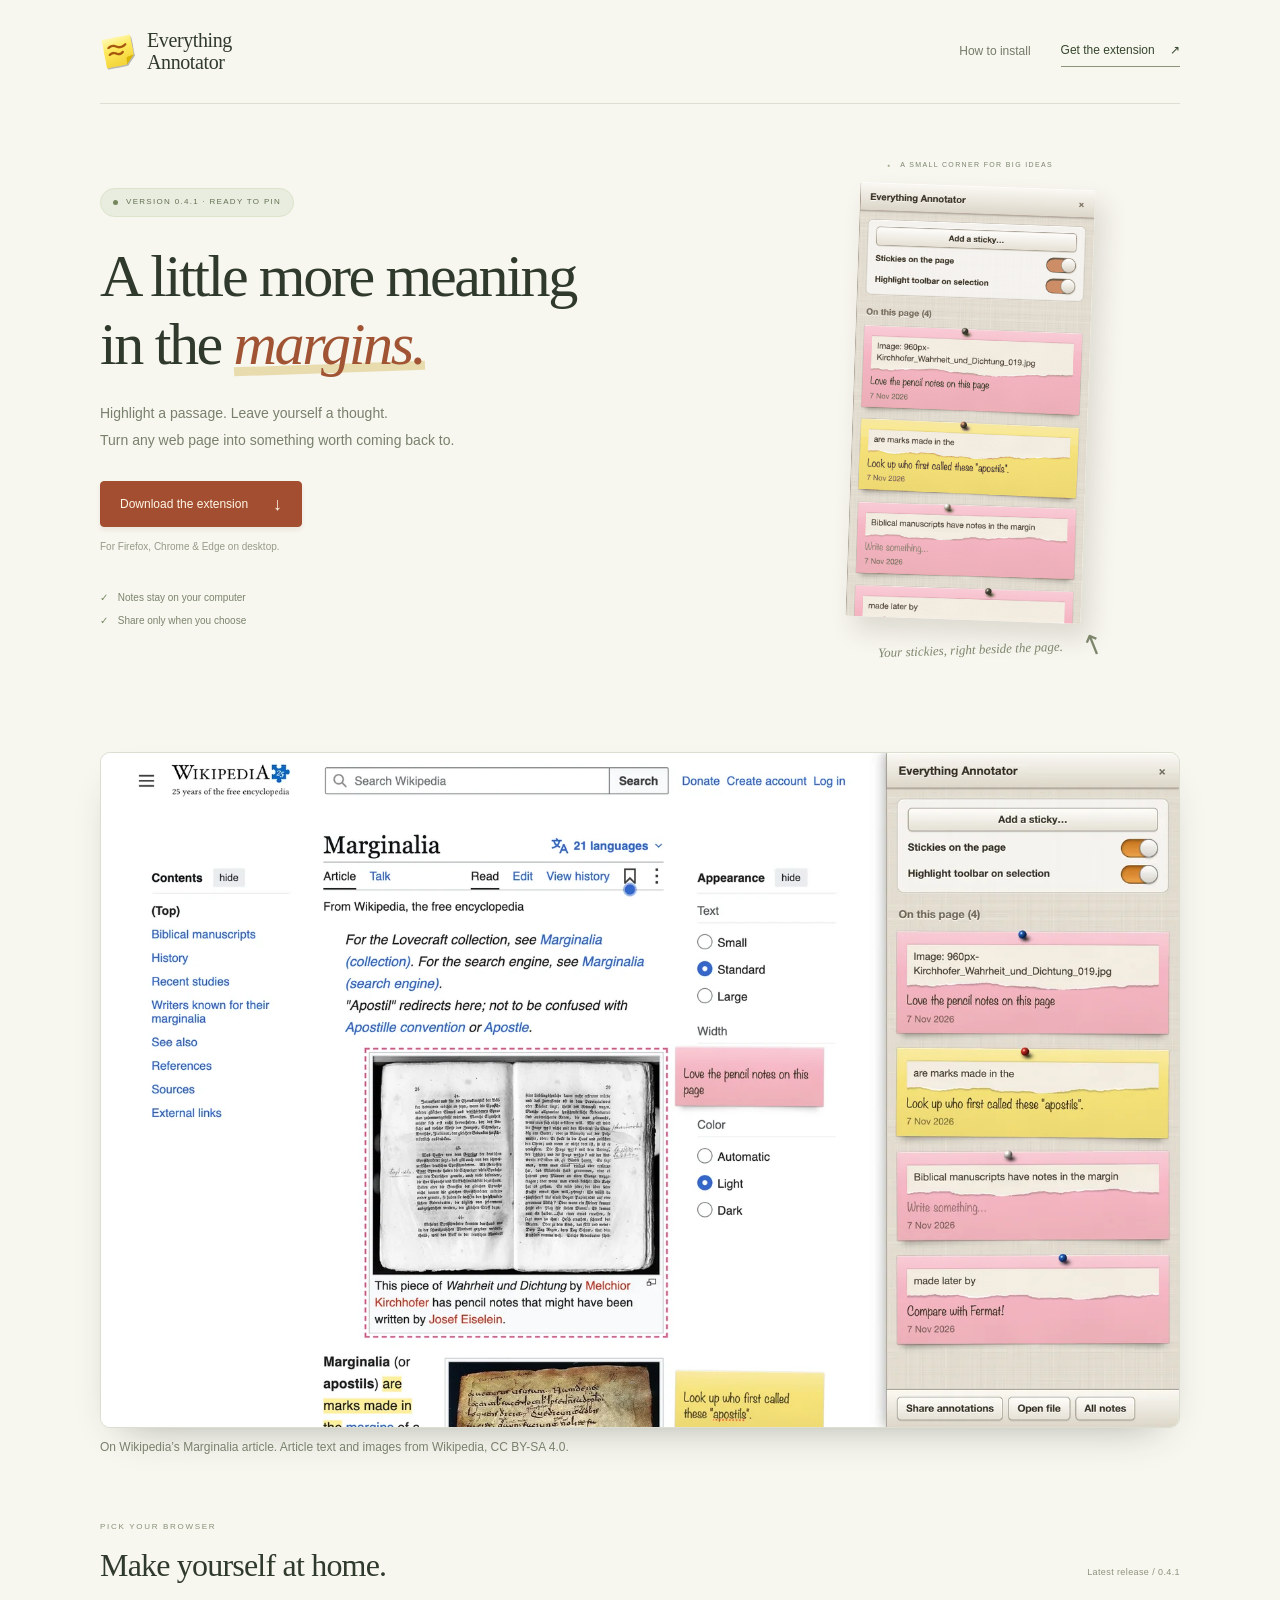
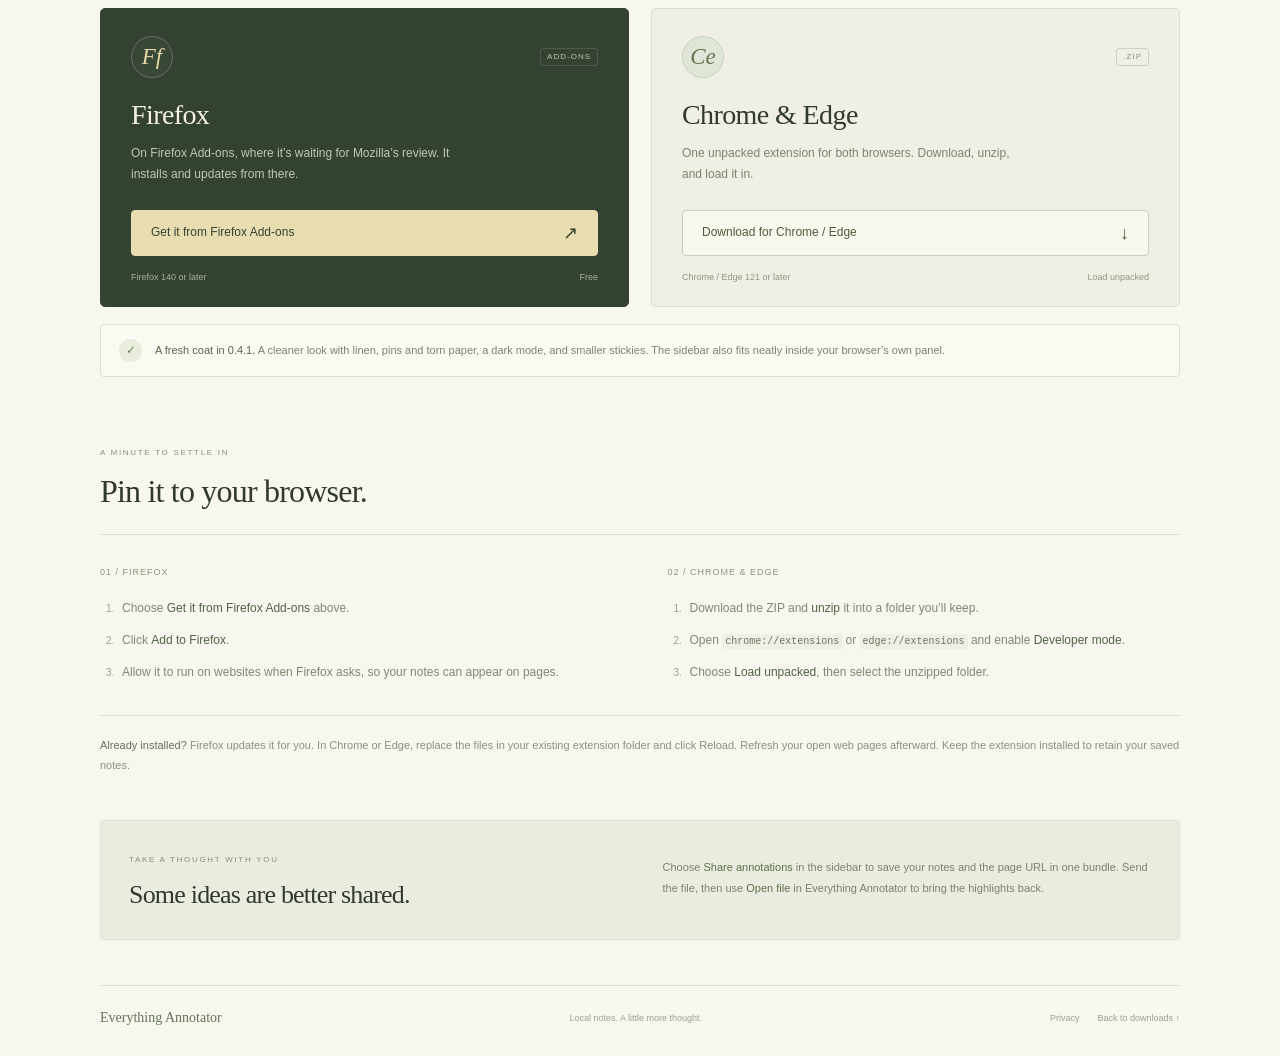
==== index.html @ 0d468240 "Everything Annotator website Co-Authored-By: Claude Opus 5.5 <noreply@anthropic.com>" ====
<!doctype html>
<html lang="en">
<head>
  <meta charset="utf-8">
  <meta name="viewport" content="width=device-width, initial-scale=1">
  <meta name="theme-color" content="#344232">
  <meta name="description" content="Download Everything Annotator. Highlight passages, add stickies to web pages, and share a bundle of annotations. Version 0.4.1 brings a new look and a dark mode.">
  <title>Everything Annotator · Downloads</title>
  <link rel="icon" href="assets/icon.png">
  <link rel="stylesheet" href="styles.css">
</head>
<body>
  <header class="site-header wrap">
    <a class="brand" href="#" aria-label="Everything Annotator home"><img src="assets/icon.png" width="36" height="36" alt=""><span>Everything<br><strong>Annotator</strong></span></a>
    <nav aria-label="Main navigation"><a href="#install">How to install</a><a class="nav-download" href="#downloads">Get the extension <span aria-hidden="true">↗</span></a></nav>
  </header>
  <main>
    <section class="hero wrap" aria-labelledby="hero-title">
      <div class="hero-copy">
        <span class="release-pill"><span aria-hidden="true"></span> VERSION 0.4.1 · READY TO PIN</span>
        <h1 id="hero-title">A little more meaning<br>in the <em>margins.</em></h1>
        <p class="intro">Highlight a passage. Leave yourself a thought.<br class="desktop"> Turn any web page into something worth coming back to.</p>
        <a class="button primary hero-button" href="#downloads">Download the extension <span aria-hidden="true">↓</span></a>
        <p class="compatibility">For Firefox, Chrome &amp; Edge on desktop.</p>
        <div class="hero-details"><span><i aria-hidden="true">✓</i> Notes stay on your computer</span><span><i aria-hidden="true">✓</i> Share only when you choose</span></div>
      </div>
      <figure class="preview">
        <div class="preview-label"><span aria-hidden="true">●</span> A SMALL CORNER FOR BIG IDEAS</div>
        <div class="preview-frame"><img src="assets/sidebar-preview.png" width="360" height="665" alt="The Everything Annotator sidebar on woven linen, with stickies pinned in place and torn clippings of the highlighted text."></div>
        <figcaption>Your stickies, right beside the page.<span aria-hidden="true">↖</span></figcaption>
      </figure>
    </section>
    <section class="real-page wrap" aria-label="Everything Annotator on a real page">
      <figure>
        <img src="assets/on-wikipedia.webp" width="1600" height="1000" loading="lazy" alt="Wikipedia's Marginalia article with highlighted phrases, a sticky on a photo of an annotated book, and the sidebar listing every note.">
        <figcaption>On Wikipedia’s <a href="https://en.wikipedia.org/wiki/Marginalia">Marginalia</a> article. Article text and images from Wikipedia, CC BY-SA 4.0.</figcaption>
      </figure>
    </section>
    <section class="downloads wrap" id="downloads" aria-labelledby="downloads-title">
      <div class="section-heading"><div><span class="eyebrow">PICK YOUR BROWSER</span><h2 id="downloads-title">Make yourself at home.</h2></div><span class="version-tag">Latest release / 0.4.1</span></div>
      <div class="download-grid">
        <article class="download-card firefox">
          <div class="card-top"><span class="browser-monogram" aria-hidden="true">Ff</span><span class="file-tag">ADD-ONS</span></div>
          <h3>Firefox</h3><p>On Firefox Add-ons, where it’s waiting for Mozilla’s review. It installs and updates from there.</p>
          <a class="button download-link" href="https://addons.mozilla.org/firefox/addon/everything-annotator/">Get it from Firefox Add-ons <span aria-hidden="true">↗</span></a>
          <div class="card-meta"><span>Firefox 140 or later</span><span>Free</span></div>
        </article>
        <article class="download-card chromium">
          <div class="card-top"><span class="browser-monogram" aria-hidden="true">Ce</span><span class="file-tag">.ZIP</span></div>
          <h3>Chrome &amp; Edge</h3><p>One unpacked extension for both browsers. Download, unzip, and load it in.</p>
          <a class="button download-link" href="downloads/everything-annotator-0.4.1-chrome-edge.zip" download>Download for Chrome / Edge <span aria-hidden="true">↓</span></a>
          <div class="card-meta"><span>Chrome / Edge 121 or later</span><span>Load unpacked</span></div>
        </article>
      </div>
      <div class="fix-note"><span class="fix-check" aria-hidden="true">✓</span><p><strong>A fresh coat in 0.4.1.</strong> A cleaner look with linen, pins and torn paper, a dark mode, and smaller stickies. The sidebar also fits neatly inside your browser’s own panel.</p></div>
    </section>
    <section class="installation wrap" id="install" aria-labelledby="install-title">
      <div class="section-heading"><div><span class="eyebrow">A MINUTE TO SETTLE IN</span><h2 id="install-title">Pin it to your browser.</h2></div></div>
      <div class="install-grid"><article><span class="step-label">01 / FIREFOX</span><ol><li>Choose <strong>Get it from Firefox Add-ons</strong> above.</li><li>Click <strong>Add to Firefox</strong>.</li><li>Allow it to run on websites when Firefox asks, so your notes can appear on pages.</li></ol></article><article><span class="step-label">02 / CHROME &amp; EDGE</span><ol><li>Download the ZIP and <strong>unzip</strong> it into a folder you’ll keep.</li><li>Open <code>chrome://extensions</code> or <code>edge://extensions</code> and enable <strong>Developer mode</strong>.</li><li>Choose <strong>Load unpacked</strong>, then select the unzipped folder.</li></ol></article></div>
      <p class="update-tip"><strong>Already installed?</strong> Firefox updates it for you. In Chrome or Edge, replace the files in your existing extension folder and click Reload. Refresh your open web pages afterward. Keep the extension installed to retain your saved notes.</p>
    </section>
    <section class="small-print wrap"><div><span class="eyebrow">TAKE A THOUGHT WITH YOU</span><h2>Some ideas are better shared.</h2></div><p>Choose <strong>Share annotations</strong> in the sidebar to save your notes and the page URL in one bundle. Send the file, then use <strong>Open file</strong> in Everything Annotator to bring the highlights back.</p></section>
  </main>
  <footer class="site-footer wrap"><span>Everything Annotator</span><span>Local notes. A little more thought.</span><span class="footer-links"><a href="privacy.html">Privacy</a><a href="#downloads">Back to downloads ↑</a></span></footer>
</body>
</html>
---- styles.css ----
:root{--ink:#303a2c;--muted:#79806d;--paper:#f7f6ef;--line:#dcded1;--accent:#a34e30;--serif:Georgia,'Times New Roman',serif}
*{box-sizing:border-box}html{scroll-behavior:smooth;scroll-padding-top:24px}body{margin:0;background:var(--paper);color:var(--ink);font:14px/1.6 -apple-system,BlinkMacSystemFont,'Segoe UI',sans-serif;-webkit-font-smoothing:antialiased}a{color:inherit;text-decoration:none}button{font:inherit}img{max-width:100%;height:auto}a:focus-visible{outline:3px solid #bd6e47;outline-offset:5px}.wrap{width:min(1080px,calc(100% - 80px));margin-left:auto;margin-right:auto}.site-header{height:104px;border-bottom:1px solid var(--line);display:flex;align-items:center;justify-content:space-between;gap:20px}.brand{display:flex;align-items:center;gap:10px;font:20px/1.08 var(--serif);letter-spacing:-.4px}.brand strong{font-weight:normal}.brand img{transform:rotate(-7deg);width:37px;height:37px}.site-header nav{display:flex;gap:30px;align-items:center;font-size:12px;color:#747b68}.nav-download{border-bottom:1px solid #8c947b;padding:5px 0;color:#35472e}.nav-download span{margin-left:12px}.hero{display:grid;grid-template-columns:minmax(0,1.5fr) minmax(260px,1fr);gap:65px;align-items:center;padding-top:55px;padding-bottom:70px}.release-pill{display:inline-flex;align-items:center;gap:8px;font-size:8px;letter-spacing:1.3px;color:#647052;background:#e9eddf;border:1px solid #dce3cb;border-radius:20px;padding:7px 12px}.release-pill>span{width:5px;height:5px;border-radius:50%;background:#76865d}h1{font:normal clamp(42px,4.7vw,61px)/1.14 var(--serif);letter-spacing:-2.4px;margin:25px 0 21px}h1 em{font-weight:normal;color:#a05433;position:relative;white-space:nowrap}h1 em:after{content:'';position:absolute;left:0;right:0;bottom:4px;height:9px;z-index:-1;background:#e3d193b0;transform:rotate(-2deg)}.intro{font-size:14px;line-height:1.9;color:var(--muted);margin:0 0 28px}.button{display:inline-flex;align-items:center;justify-content:space-between;gap:25px;min-height:46px;border-radius:4px;padding:12px 19px;border:1px solid #cdd2be;font-size:12px;font-weight:500;transition:background .15s,transform .15s}.button:hover{transform:translateY(-1px)}.button>span{font-size:18px;line-height:1}.primary{background:var(--accent);color:#fff8e9;border-color:var(--accent);box-shadow:0 3px 5px #56230e12}.primary:hover{background:#8f4126}.compatibility{font-size:10px;color:#969b89;margin:12px 0 0}.hero-details{display:flex;flex-direction:column;gap:7px;margin-top:35px;color:#7b846d;font-size:10px}.hero-details i{font-style:normal;color:#758963;margin-right:7px}.preview{position:relative;margin:0;padding:0 14px 0 0;text-align:center;max-width:320px;justify-self:center}.preview-label{font-size:7px;letter-spacing:1.35px;color:#7b856f;margin:0 0 16px;white-space:nowrap}.preview-label span{font-size:5px;color:#a1ad8b;margin-right:6px}.preview-frame{width:235px;display:block;margin:auto;transform:rotate(2deg);border-radius:2px;box-shadow:9px 14px 25px #4c3a2526;overflow:hidden}.preview-frame img{display:block;width:100%}.preview figcaption{font:italic 13px var(--serif);color:#7d866c;margin-top:22px;transform:rotate(-2deg);white-space:nowrap}.preview figcaption>span{position:absolute;right:-17px;top:-10px;font:28px var(--serif);transform:rotate(25deg)}.section-heading{display:flex;align-items:flex-end;justify-content:space-between;gap:20px;margin-bottom:24px}.eyebrow{font-size:8px;font-weight:500;letter-spacing:1.7px;color:#879077}h2{font:normal 32px/1.2 var(--serif);letter-spacing:-.8px;margin:10px 0 0}.version-tag{font-size:9px;letter-spacing:.4px;color:#8c947e;margin-bottom:5px}.download-grid{display:grid;grid-template-columns:1fr 1fr;gap:22px}.download-card{padding:27px 30px 22px;border:1px solid #d9ddce;border-radius:5px;display:flex;flex-direction:column}.firefox{background:#344232;color:#f5f2e3;border-color:#344232}.chromium{background:#efefe5}.card-top{display:flex;align-items:center;justify-content:space-between;margin-bottom:20px}.browser-monogram{font:italic 23px var(--serif);width:42px;height:42px;display:grid;place-items:center;border:1px solid #ffffff36;border-radius:50%;background:#ffffff07;color:#e4d8a8}.chromium .browser-monogram{border-color:#9aa98a50;color:#647651;background:#dfe6d7}.file-tag{font-size:8px;letter-spacing:1px;color:#bec6ab;border:1px solid #ffffff22;border-radius:3px;padding:2px 6px}.chromium .file-tag{border-color:#cdd1c0;color:#8a927b}.download-card h3{font:normal 28px/1.2 var(--serif);margin:0 0 11px;letter-spacing:-.6px}.download-card>p{color:#bfc8b3;font-size:12px;line-height:1.8;margin:0 0 24px;max-width:330px;flex:1}.chromium>p{color:#7b856c}.download-link{display:flex;width:100%;background:#e8ddb1;border-color:#e8ddb1;color:#38432c}.download-link:hover{background:#eee4c4}.chromium .download-link{background:#f9f8ee;border-color:#c8ceba;color:#4d5c3f}.chromium .download-link:hover{background:#fffef7}.card-meta{display:flex;justify-content:space-between;gap:12px;margin-top:14px;font-size:9px;color:#a5b195}.chromium .card-meta{color:#909780}.fix-note{display:flex;align-items:center;gap:13px;border:1px solid var(--line);border-radius:4px;padding:14px 18px;margin-top:17px;background:#faf9f2}.fix-note p{margin:0;color:#7c846d;font-size:11px;line-height:1.8}.fix-note strong{color:#59674c;font-weight:500}.fix-check{display:grid;place-items:center;color:#76875f;background:#e8eddd;border-radius:50%;width:23px;height:23px;flex:none;font-size:12px}.installation{padding-top:62px;padding-bottom:40px}.install-grid{display:grid;grid-template-columns:1fr 1fr;gap:55px;border-top:1px solid var(--line);padding-top:24px}.step-label{font-size:9px;letter-spacing:1px;color:#8c957b}.install-grid ol{padding-left:17px;margin:16px 0 0;color:#808872;font-size:12px;line-height:1.9}.install-grid li{padding-left:5px;margin-bottom:9px}.install-grid li::marker{color:#9aa28d;font-size:10px}.install-grid strong{font-weight:500;color:#526346}code{font:10px/1.5 monospace;color:#6b755d;overflow-wrap:anywhere;background:#eeefe5;padding:2px 3px;border-radius:2px}.update-tip{font-size:11px;color:#8a917e;line-height:1.8;margin:22px 0 0;border-top:1px solid var(--line);padding-top:20px}.update-tip strong{font-weight:500;color:#667259}.small-print{display:grid;grid-template-columns:1fr 1fr;gap:45px;padding:25px 28px 29px;background:#ebece0;border:1px solid #e0e2d2;border-radius:4px;margin-top:5px;margin-bottom:45px}.small-print h2{font-size:26px}.small-print p{font-size:11px;line-height:1.9;color:#79836a;margin:0;align-self:center}.small-print strong{color:#5c6e4b;font-weight:500}.site-footer{display:flex;align-items:center;justify-content:space-between;flex-wrap:wrap;gap:13px;padding:24px 0 30px;border-top:1px solid var(--line);font-size:9px;color:#9ba28f}.site-footer>span:first-child{font:14px var(--serif);color:#637456}.site-footer>a{color:#6f7f61}
@media(max-width:900px){.wrap{width:calc(100% - 48px)}.hero{gap:25px;grid-template-columns:minmax(0,1.4fr) minmax(200px,1fr)}.preview-frame{width:205px}h1{font-size:46px}.intro{font-size:12px}.download-card{padding:24px}.install-grid{gap:28px}.hero-details{margin-top:26px}.preview figcaption{font-size:11px}}
@media(max-width:640px){.wrap{width:calc(100% - 40px)}.site-header{height:85px}.brand{font-size:17px}.brand img{width:32px;height:32px}.site-header nav{gap:0;font-size:10px}.site-header nav>a:first-child{display:none}.nav-download span{margin-left:7px}.hero{padding-top:35px;padding-bottom:42px;display:block}.hero-copy{max-width:450px}h1{font-size:clamp(39px,10.5vw,54px);letter-spacing:-1.7px;margin-top:22px}.intro{font-size:12px;line-height:1.9}.hero-details{flex-direction:row;flex-wrap:wrap;gap:5px 15px;font-size:9px;margin-top:24px}.preview{max-width:100%;margin:34px auto 0;padding:0}.preview-label{font-size:7px}.preview-frame{width:210px}.preview figcaption{font-size:12px;width:max-content;margin:21px auto 0;position:relative}.preview figcaption>span{right:-25px}.section-heading{gap:14px;align-items:flex-start;margin-bottom:20px}h2{font-size:28px}.version-tag{font-size:8px;max-width:70px;text-align:right;line-height:1.7;margin-top:18px}.download-grid{grid-template-columns:1fr;gap:16px}.download-card{padding:25px}.download-card h3{font-size:29px}.card-top{margin-bottom:19px}.card-meta{font-size:9px}.fix-note{align-items:flex-start;padding:15px 14px;gap:11px}.fix-check{margin-top:1px}.fix-note p{font-size:10px}.installation{padding-top:40px;padding-bottom:30px}.install-grid{grid-template-columns:1fr;gap:24px;padding-top:20px}.install-grid ol{font-size:12px;margin-top:12px}.step-label{font-size:8px}.update-tip{font-size:10px}.small-print{grid-template-columns:1fr;gap:17px;padding:22px;margin-bottom:30px}.small-print h2{font-size:26px}.small-print p{font-size:11px}.site-footer{font-size:9px;row-gap:15px}.site-footer>span:nth-child(2){display:none}.desktop{display:none}}
@media(prefers-reduced-motion:reduce){html{scroll-behavior:auto}*{transition:none!important}}
.real-page{margin-top:24px;margin-bottom:56px}.real-page figure{margin:0}.real-page img{display:block;width:100%;height:auto;border:1px solid var(--line);border-radius:10px;box-shadow:0 18px 40px -24px rgba(48,58,44,.45)}.real-page figcaption{margin-top:10px;font-size:12px;color:var(--muted)}.real-page figcaption a{color:inherit}
.policy{max-width:720px;margin-top:48px;margin-bottom:72px}.policy h1{margin:10px 0 18px;font:400 44px/1.1 var(--serif)}.policy h2{margin:38px 0 10px;font:400 26px/1.2 var(--serif)}.policy p,.policy li{font-size:15px;line-height:1.65}.policy p{margin:0 0 12px}.policy ul{margin:0 0 14px;padding-left:20px}.policy li{margin:0 0 8px}.policy-lead{font-size:18px!important;color:var(--ink)}.site-footer .footer-links{display:flex;gap:18px}
@media(max-width:640px){.policy{margin-top:28px}.policy h1{font-size:34px}}
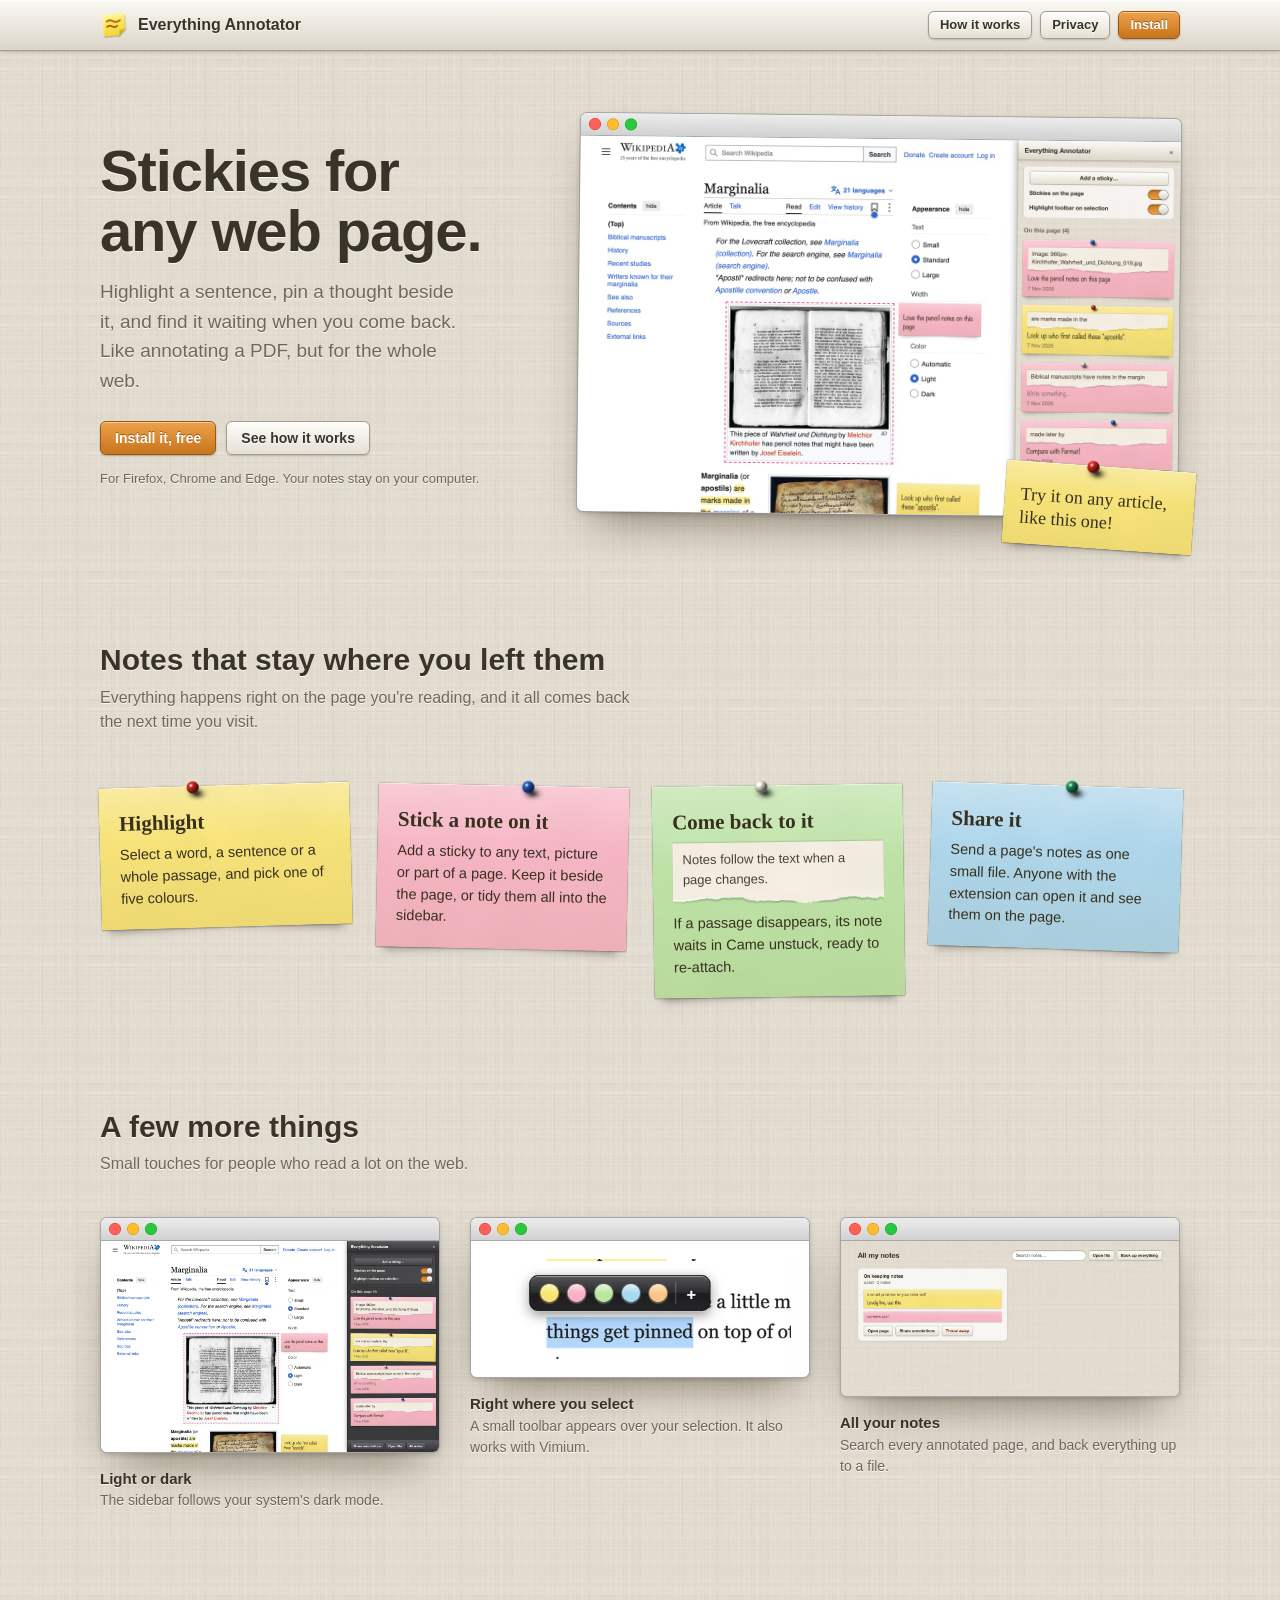
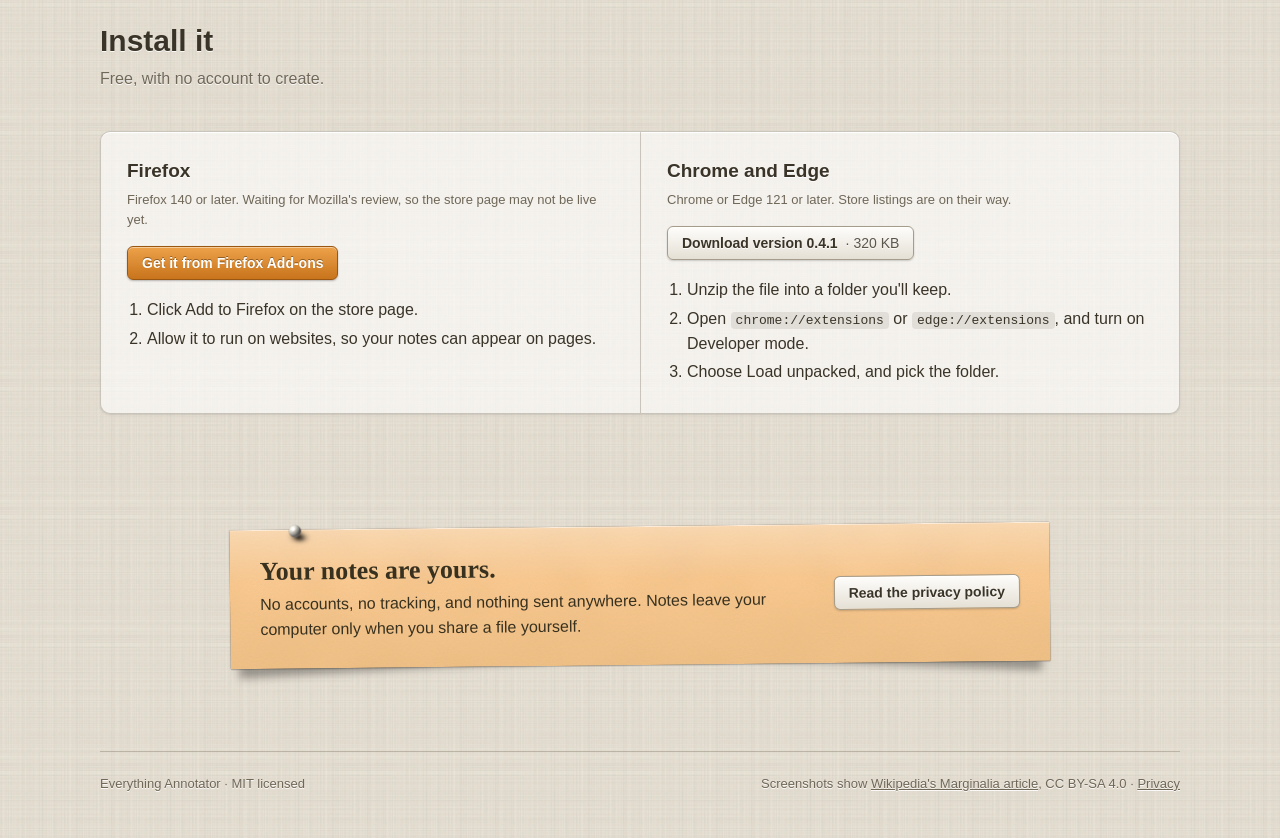
==== commit e25e228e: "Redesign the site in the extension's own style Co-Authored-By: Claude Opus 5.5 <noreply@anthropic.co" ====
--- a/index.html
+++ b/index.html
@@ -3,64 +3,133 @@
 <head>
   <meta charset="utf-8">
   <meta name="viewport" content="width=device-width, initial-scale=1">
-  <meta name="theme-color" content="#344232">
-  <meta name="description" content="Download Everything Annotator. Highlight passages, add stickies to web pages, and share a bundle of annotations. Version 0.4.1 brings a new look and a dark mode.">
-  <title>Everything Annotator · Downloads</title>
-  <link rel="icon" href="assets/icon.png">
-  <link rel="stylesheet" href="styles.css">
+  <title>Everything Annotator</title>
+  <meta name="description" content="Highlight text and add stickies to any web page, like annotating a PDF. Your notes stay on your computer.">
+  <link rel="icon" href="assets/favicon.png">
+  <link rel="stylesheet" href="style.css">
 </head>
 <body>
-  <header class="site-header wrap">
-    <a class="brand" href="#" aria-label="Everything Annotator home"><img src="assets/icon.png" width="36" height="36" alt=""><span>Everything<br><strong>Annotator</strong></span></a>
-    <nav aria-label="Main navigation"><a href="#install">How to install</a><a class="nav-download" href="#downloads">Get the extension <span aria-hidden="true">↗</span></a></nav>
+  <header class="toolbar">
+    <div class="wrap">
+      <a class="brand" href="./"><img src="assets/icon.png" width="28" height="28" alt="">Everything Annotator</a>
+      <nav aria-label="Main">
+        <a class="btn small" href="#how">How it works</a>
+        <a class="btn small" href="privacy.html">Privacy</a>
+        <a class="btn small primary" href="#install">Install</a>
+      </nav>
+    </div>
   </header>
+
   <main>
-    <section class="hero wrap" aria-labelledby="hero-title">
-      <div class="hero-copy">
-        <span class="release-pill"><span aria-hidden="true"></span> VERSION 0.4.1 · READY TO PIN</span>
-        <h1 id="hero-title">A little more meaning<br>in the <em>margins.</em></h1>
-        <p class="intro">Highlight a passage. Leave yourself a thought.<br class="desktop"> Turn any web page into something worth coming back to.</p>
-        <a class="button primary hero-button" href="#downloads">Download the extension <span aria-hidden="true">↓</span></a>
-        <p class="compatibility">For Firefox, Chrome &amp; Edge on desktop.</p>
-        <div class="hero-details"><span><i aria-hidden="true">✓</i> Notes stay on your computer</span><span><i aria-hidden="true">✓</i> Share only when you choose</span></div>
+    <div class="wrap hero">
+      <div>
+        <h1>Stickies for any web page.</h1>
+        <p class="lead">Highlight a sentence, pin a thought beside it, and find it waiting when you come back. Like annotating a PDF, but for the whole web.</p>
+        <div class="ctas">
+          <a class="btn primary" href="#install">Install it, free</a>
+          <a class="btn" href="#how">See how it works</a>
+        </div>
+        <p class="small-print">For Firefox, Chrome and Edge. Your notes stay on your computer.</p>
       </div>
-      <figure class="preview">
-        <div class="preview-label"><span aria-hidden="true">●</span> A SMALL CORNER FOR BIG IDEAS</div>
-        <div class="preview-frame"><img src="assets/sidebar-preview.png" width="360" height="665" alt="The Everything Annotator sidebar on woven linen, with stickies pinned in place and torn clippings of the highlighted text."></div>
-        <figcaption>Your stickies, right beside the page.<span aria-hidden="true">↖</span></figcaption>
-      </figure>
+      <div class="hero-shot">
+        <div class="window"><img src="assets/shot-wikipedia.jpg" width="1280" height="800" alt="Wikipedia's Marginalia article with highlighted phrases, a sticky on a photo of an annotated book, and the sidebar listing every note."></div>
+        <div class="sticky hero-note yellow" style="--tilt: 4deg"><span class="pin red" style="--pin-x: 46%"></span><div class="paper">Try it on any article, like this one!</div></div>
+      </div>
+    </div>
+
+    <section id="how">
+      <div class="wrap">
+        <h2 class="section-title">Notes that stay where you left them</h2>
+        <p class="section-lead">Everything happens right on the page you're reading, and it all comes back the next time you visit.</p>
+        <div class="board">
+          <div class="sticky yellow" style="--tilt: -1.6deg"><span class="pin red" style="--pin-x: 38%"></span><div class="paper">
+            <h3>Highlight</h3>
+            <p>Select a word, a sentence or a whole passage, and pick one of five colours.</p>
+          </div></div>
+          <div class="sticky pink" style="--tilt: 1.2deg"><span class="pin blue" style="--pin-x: 60%"></span><div class="paper">
+            <h3>Stick a note on it</h3>
+            <p>Add a sticky to any text, picture or part of a page. Keep it beside the page, or tidy them all into the sidebar.</p>
+          </div></div>
+          <div class="sticky green" style="--tilt: -.8deg"><span class="pin white" style="--pin-x: 44%"></span><div class="paper">
+            <h3>Come back to it</h3>
+            <p class="clipping">Notes follow the text when a page changes.</p>
+            <p>If a passage disappears, its note waits in Came unstuck, ready to re-attach.</p>
+          </div></div>
+          <div class="sticky blue" style="--tilt: 1.8deg"><span class="pin green" style="--pin-x: 56%"></span><div class="paper">
+            <h3>Share it</h3>
+            <p>Send a page's notes as one small file. Anyone with the extension can open it and see them on the page.</p>
+          </div></div>
+        </div>
+      </div>
     </section>
-    <section class="real-page wrap" aria-label="Everything Annotator on a real page">
-      <figure>
-        <img src="assets/on-wikipedia.webp" width="1600" height="1000" loading="lazy" alt="Wikipedia's Marginalia article with highlighted phrases, a sticky on a photo of an annotated book, and the sidebar listing every note.">
-        <figcaption>On Wikipedia’s <a href="https://en.wikipedia.org/wiki/Marginalia">Marginalia</a> article. Article text and images from Wikipedia, CC BY-SA 4.0.</figcaption>
-      </figure>
+
+    <section>
+      <div class="wrap">
+        <h2 class="section-title">A few more things</h2>
+        <p class="section-lead">Small touches for people who read a lot on the web.</p>
+        <div class="gallery">
+          <figure>
+            <div class="window"><img src="assets/shot-dark.jpg" width="1280" height="800" loading="lazy" alt="The sidebar in dark linen beside a Wikipedia article."></div>
+            <figcaption><strong>Light or dark</strong>The sidebar follows your system's dark mode.</figcaption>
+          </figure>
+          <figure>
+            <div class="window"><div class="toolbar-shot"><img src="assets/shot-toolbar.webp" width="420" height="140" loading="lazy" alt="A dark toolbar with five highlight colours above selected text."></div></div>
+            <figcaption><strong>Right where you select</strong>A small toolbar appears over your selection. It also works with Vimium.</figcaption>
+          </figure>
+          <figure>
+            <div class="window"><img src="assets/shot-library.webp" width="1100" height="506" loading="lazy" alt="The All notes page listing annotated pages."></div>
+            <figcaption><strong>All your notes</strong>Search every annotated page, and back everything up to a file.</figcaption>
+          </figure>
+        </div>
+      </div>
     </section>
-    <section class="downloads wrap" id="downloads" aria-labelledby="downloads-title">
-      <div class="section-heading"><div><span class="eyebrow">PICK YOUR BROWSER</span><h2 id="downloads-title">Make yourself at home.</h2></div><span class="version-tag">Latest release / 0.4.1</span></div>
-      <div class="download-grid">
-        <article class="download-card firefox">
-          <div class="card-top"><span class="browser-monogram" aria-hidden="true">Ff</span><span class="file-tag">ADD-ONS</span></div>
-          <h3>Firefox</h3><p>On Firefox Add-ons, where it’s waiting for Mozilla’s review. It installs and updates from there.</p>
-          <a class="button download-link" href="https://addons.mozilla.org/firefox/addon/everything-annotator/">Get it from Firefox Add-ons <span aria-hidden="true">↗</span></a>
-          <div class="card-meta"><span>Firefox 140 or later</span><span>Free</span></div>
-        </article>
-        <article class="download-card chromium">
-          <div class="card-top"><span class="browser-monogram" aria-hidden="true">Ce</span><span class="file-tag">.ZIP</span></div>
-          <h3>Chrome &amp; Edge</h3><p>One unpacked extension for both browsers. Download, unzip, and load it in.</p>
-          <a class="button download-link" href="downloads/everything-annotator-0.4.1-chrome-edge.zip" download>Download for Chrome / Edge <span aria-hidden="true">↓</span></a>
-          <div class="card-meta"><span>Chrome / Edge 121 or later</span><span>Load unpacked</span></div>
-        </article>
+
+    <section id="install">
+      <div class="wrap">
+        <h2 class="section-title">Install it</h2>
+        <p class="section-lead">Free, with no account to create.</p>
+        <div class="group install">
+          <div>
+            <h3>Firefox</h3>
+            <p class="status">Firefox 140 or later. Waiting for Mozilla's review, so the store page may not be live yet.</p>
+            <a class="btn primary" href="https://addons.mozilla.org/firefox/addon/everything-annotator/">Get it from Firefox Add-ons</a>
+            <ol>
+              <li>Click Add to Firefox on the store page.</li>
+              <li>Allow it to run on websites, so your notes can appear on pages.</li>
+            </ol>
+          </div>
+          <div>
+            <h3>Chrome and Edge</h3>
+            <p class="status">Chrome or Edge 121 or later. Store listings are on their way.</p>
+            <a class="btn" href="downloads/everything-annotator-0.4.1-chrome-edge.zip" download>Download version 0.4.1 <span class="hint">· 320 KB</span></a>
+            <ol>
+              <li>Unzip the file into a folder you'll keep.</li>
+              <li>Open <code>chrome://extensions</code> or <code>edge://extensions</code>, and turn on Developer mode.</li>
+              <li>Choose Load unpacked, and pick the folder.</li>
+            </ol>
+          </div>
+        </div>
       </div>
-      <div class="fix-note"><span class="fix-check" aria-hidden="true">✓</span><p><strong>A fresh coat in 0.4.1.</strong> A cleaner look with linen, pins and torn paper, a dark mode, and smaller stickies. The sidebar also fits neatly inside your browser’s own panel.</p></div>
     </section>
-    <section class="installation wrap" id="install" aria-labelledby="install-title">
-      <div class="section-heading"><div><span class="eyebrow">A MINUTE TO SETTLE IN</span><h2 id="install-title">Pin it to your browser.</h2></div></div>
-      <div class="install-grid"><article><span class="step-label">01 / FIREFOX</span><ol><li>Choose <strong>Get it from Firefox Add-ons</strong> above.</li><li>Click <strong>Add to Firefox</strong>.</li><li>Allow it to run on websites when Firefox asks, so your notes can appear on pages.</li></ol></article><article><span class="step-label">02 / CHROME &amp; EDGE</span><ol><li>Download the ZIP and <strong>unzip</strong> it into a folder you’ll keep.</li><li>Open <code>chrome://extensions</code> or <code>edge://extensions</code> and enable <strong>Developer mode</strong>.</li><li>Choose <strong>Load unpacked</strong>, then select the unzipped folder.</li></ol></article></div>
-      <p class="update-tip"><strong>Already installed?</strong> Firefox updates it for you. In Chrome or Edge, replace the files in your existing extension folder and click Reload. Refresh your open web pages afterward. Keep the extension installed to retain your saved notes.</p>
+
+    <section>
+      <div class="wrap">
+        <div class="sticky privacy-note orange" style="--tilt: -.6deg"><span class="pin white" style="--pin-x: 8%"></span><div class="paper">
+          <div>
+            <h2>Your notes are yours.</h2>
+            <p>No accounts, no tracking, and nothing sent anywhere. Notes leave your computer only when you share a file yourself.</p>
+          </div>
+          <a class="btn" href="privacy.html">Read the privacy policy</a>
+        </div></div>
+      </div>
     </section>
-    <section class="small-print wrap"><div><span class="eyebrow">TAKE A THOUGHT WITH YOU</span><h2>Some ideas are better shared.</h2></div><p>Choose <strong>Share annotations</strong> in the sidebar to save your notes and the page URL in one bundle. Send the file, then use <strong>Open file</strong> in Everything Annotator to bring the highlights back.</p></section>
   </main>
-  <footer class="site-footer wrap"><span>Everything Annotator</span><span>Local notes. A little more thought.</span><span class="footer-links"><a href="privacy.html">Privacy</a><a href="#downloads">Back to downloads ↑</a></span></footer>
+
+  <footer>
+    <div class="wrap">
+      <span>Everything Annotator · MIT licensed</span>
+      <span>Screenshots show <a href="https://en.wikipedia.org/wiki/Marginalia">Wikipedia's Marginalia article</a>, CC BY-SA 4.0 · <a href="privacy.html">Privacy</a></span>
+    </div>
+  </footer>
 </body>
 </html>
--- a/style.css
+++ b/style.css
@@ -0,0 +1,217 @@
+/* Everything Annotator's website, in the extension's own clean skeuomorphic style:
+   woven linen, letterpress type, bevelled controls, pinned stickies and torn paper.
+   Layout: one centred column of sections, each a different object on the linen. */
+
+:root {
+  --linen: url(assets/linen.webp);
+  --linen-color: #e2dcd0;
+  --ink: #3a3428;
+  --muted: #6f6758;
+  --press: 0 1px 0 rgba(255, 255, 255, .85);
+  --bar: linear-gradient(#fbf9f4, #dcd6c9);
+  --edge: #a59c8b;
+  --shine: rgba(255, 255, 255, .9);
+  --btn: linear-gradient(#fefdfb, #e5e0d5);
+  --btn-down: linear-gradient(#d9d3c7, #e8e3d9);
+  --group: rgba(255, 255, 255, .62);
+  --group-edge: rgba(90, 80, 60, .28);
+  --accent: #b5661a;
+  --note-ink: #38311f;
+  --sans: "Helvetica Neue", Helvetica, Arial, sans-serif;
+  --hand: "Noteworthy", "Bradley Hand", "Segoe Print", "Ink Free", "Comic Sans MS", cursive;
+  color-scheme: light;
+}
+@media (prefers-color-scheme: dark) {
+  :root {
+    --linen: url(assets/linen-dark.webp);
+    --linen-color: #3a3a3d;
+    --ink: #f1f0ec;
+    --muted: #bdbab2;
+    --press: 0 -1px 0 rgba(0, 0, 0, .75);
+    --bar: linear-gradient(#5a5a5e, #333336);
+    --edge: #151516;
+    --shine: rgba(255, 255, 255, .22);
+    --btn: linear-gradient(#67676b, #434346);
+    --btn-down: linear-gradient(#333336, #47474a);
+    --group: rgba(255, 255, 255, .07);
+    --group-edge: rgba(0, 0, 0, .55);
+    --accent: #f0a454;
+    color-scheme: dark;
+  }
+}
+
+* { box-sizing: border-box; }
+html { scroll-behavior: smooth; scroll-padding-top: 64px; }
+body {
+  margin: 0; color: var(--ink); font: 16px/1.55 var(--sans);
+  background: var(--linen-color) var(--linen) 0 0 / 128px;
+}
+img { display: block; max-width: 100%; height: auto; }
+a { color: var(--accent); }
+:focus-visible { outline: 2px solid #4a90d9; outline-offset: 2px; }
+
+.wrap { width: min(1080px, calc(100% - 40px)); margin: 0 auto; }
+
+/* ---- Toolbar ---- */
+
+.toolbar {
+  position: sticky; top: 0; z-index: 10;
+  background: var(--bar); border-bottom: 1px solid var(--edge);
+  box-shadow: inset 0 1px 0 var(--shine), 0 1px 4px rgba(0, 0, 0, .22);
+}
+.toolbar .wrap { display: flex; align-items: center; gap: 16px; height: 50px; }
+.brand { display: flex; align-items: center; gap: 10px; color: var(--ink); text-decoration: none; font-weight: 700; text-shadow: var(--press); }
+.brand img { width: 28px; height: 28px; }
+.toolbar nav { display: flex; gap: 8px; margin-left: auto; }
+
+/* ---- Buttons ---- */
+
+.btn {
+  display: inline-flex; align-items: center; gap: 8px; padding: 7px 14px; border: 1px solid var(--edge); border-radius: 6px;
+  font: 700 14px/1.3 var(--sans); color: var(--ink); text-decoration: none; text-shadow: var(--press); cursor: pointer;
+  background: var(--btn); box-shadow: inset 0 1px 0 var(--shine), 0 1px 2px rgba(0, 0, 0, .18);
+}
+.btn:hover { filter: brightness(1.04); }
+.btn:active { background: var(--btn-down); box-shadow: inset 0 1px 3px rgba(0, 0, 0, .3); }
+.btn.small { padding: 5px 11px; font-size: 13px; }
+.btn.primary {
+  color: #fff; border-color: #9a5712; text-shadow: 0 -1px 0 rgba(0, 0, 0, .35);
+  background: linear-gradient(#eda24a, #c8741c); box-shadow: inset 0 1px 0 rgba(255, 255, 255, .45), 0 1px 2px rgba(0, 0, 0, .25);
+}
+.btn.primary:active { background: linear-gradient(#c8741c, #dc8d33); box-shadow: inset 0 1px 4px rgba(0, 0, 0, .35); }
+.btn .hint { font-weight: 400; opacity: .82; }
+
+/* ---- Hero ---- */
+
+.hero { display: grid; grid-template-columns: minmax(0, 5fr) minmax(0, 7fr); gap: 48px; align-items: center; padding: 64px 0 72px; }
+.hero h1 { margin: 0 0 16px; font: 700 clamp(38px, 5.4vw, 58px)/1.04 var(--sans); letter-spacing: -.02em; text-shadow: var(--press); text-wrap: balance; }
+.hero .lead { margin: 0 0 26px; max-width: 34ch; font-size: 19px; color: var(--muted); text-shadow: var(--press); }
+.ctas { display: flex; flex-wrap: wrap; gap: 10px; }
+.small-print { margin: 14px 0 0; font-size: 13px; color: var(--muted); text-shadow: var(--press); }
+
+/* ---- Window frames for screenshots ---- */
+
+.window {
+  position: relative; border: 1px solid rgba(0, 0, 0, .35); border-radius: 7px; overflow: hidden; background: #fff;
+  box-shadow: 0 2px 4px rgba(0, 0, 0, .14), 0 22px 46px -18px rgba(40, 30, 10, .55);
+}
+.window::before {
+  content: ""; display: block; height: 22px; border-bottom: 1px solid #a8a8a8;
+  background:
+    radial-gradient(circle at 14px 11px, #ff6159 5px, #e0443e 5.5px, transparent 6.5px),
+    radial-gradient(circle at 32px 11px, #ffbd2e 5px, #dea123 5.5px, transparent 6.5px),
+    radial-gradient(circle at 50px 11px, #28c941 5px, #1aab29 5.5px, transparent 6.5px),
+    linear-gradient(#ececec, #d1d1d1);
+}
+.hero-shot { position: relative; }
+.hero-shot .window { transform: rotate(.6deg); }
+
+/* ---- Stickies ---- */
+
+.yellow { --p: #fae470; --paper: url(assets/paper-yellow.webp); }
+.pink   { --p: #fab0c4; --paper: url(assets/paper-pink.webp); }
+.green  { --p: #bae69e; --paper: url(assets/paper-green.webp); }
+.blue   { --p: #a8d8f0; --paper: url(assets/paper-blue.webp); }
+.orange { --p: #fac484; --paper: url(assets/paper-orange.webp); }
+
+.sticky { position: relative; color: var(--note-ink); transform: rotate(var(--tilt, 0deg)); }
+.sticky > .paper {
+  position: relative; padding: 24px 20px 20px; border-radius: 1px;
+  background: linear-gradient(rgba(255, 255, 255, .3), rgba(255, 255, 255, 0) 38%, rgba(120, 90, 20, .07)), var(--p) var(--paper) 0 0 / 256px;
+  box-shadow: 0 0 1px rgba(0, 0, 0, .35), 0 1px 1px rgba(0, 0, 0, .14), inset 0 1px 0 rgba(255, 255, 255, .55);
+}
+/* Lifted corners: two angled shadows tucked behind the paper. */
+.sticky::before, .sticky::after {
+  content: ""; position: absolute; z-index: -1; bottom: 10px; width: 46%; height: 14px; box-shadow: 0 10px 9px rgba(0, 0, 0, .34);
+}
+.sticky::before { left: 8px; transform: rotate(-2.8deg); }
+.sticky::after { right: 8px; transform: rotate(2.8deg); }
+.pin { position: absolute; z-index: 1; top: -9px; left: var(--pin-x, 50%); width: 30px; height: 30px; margin-left: -13px; background: var(--pin) 0 0 / 100% 100%; }
+.pin.red { --pin: url(assets/pin-red.webp); }
+.pin.blue { --pin: url(assets/pin-blue.webp); }
+.pin.green { --pin: url(assets/pin-green.webp); }
+.pin.white { --pin: url(assets/pin-white.webp); }
+
+.hero-note { position: absolute; right: -14px; bottom: -34px; width: 190px; font: 18px/1.25 var(--hand); }
+.hero-note > .paper { padding: 22px 16px 16px; }
+
+/* ---- Sections ---- */
+
+section { padding: 56px 0; }
+.section-title { margin: 0 0 8px; font: 700 30px/1.15 var(--sans); text-shadow: var(--press); text-wrap: balance; }
+.section-lead { margin: 0 0 40px; max-width: 60ch; color: var(--muted); text-shadow: var(--press); }
+
+.board { display: grid; grid-template-columns: repeat(4, minmax(0, 1fr)); gap: 30px 26px; align-items: start; padding-top: 10px; }
+.board .sticky h3 { margin: 0 0 8px; font: 700 21px/1.2 var(--hand); }
+.board .sticky p { margin: 0; font-size: 14.5px; line-height: 1.5; }
+.board .sticky .clipping { margin-bottom: 20px; font-size: 13px; }
+
+/* A torn clipping, as in the sidebar. */
+.clipping {
+  position: relative; margin: 0 0 22px; padding: 7px 10px 4px; font: 13px/1.4 var(--sans); color: #4a4436;
+  background: #f3ede0 url(assets/paper-cream.webp) 0 0 / 256px; box-shadow: 0 -1px 1px rgba(0, 0, 0, .14);
+}
+.clipping::after { content: ""; position: absolute; left: 0; right: 0; top: calc(100% - 1px); height: 12px; background: url(assets/tear.webp) 0 0 / 512px 20px repeat-x; }
+
+/* ---- Gallery ---- */
+
+.gallery { display: grid; grid-template-columns: repeat(3, minmax(0, 1fr)); gap: 30px; align-items: start; }
+.gallery figure { margin: 0; }
+.gallery figcaption { margin-top: 14px; font-size: 14px; color: var(--muted); text-shadow: var(--press); }
+.gallery figcaption strong { display: block; color: var(--ink); font-size: 15px; }
+.toolbar-shot { padding: 18px; background: #fff; }
+
+/* ---- Grouped panel, for installing ---- */
+
+.group { border: 1px solid var(--group-edge); border-radius: 10px; background: var(--group); box-shadow: inset 0 1px 0 var(--shine), 0 1px 2px rgba(0, 0, 0, .1); }
+.install { display: grid; grid-template-columns: repeat(2, minmax(0, 1fr)); }
+.install > div { padding: 24px 26px; }
+.install > div + div { border-left: 1px solid var(--group-edge); }
+.install h3 { margin: 0 0 4px; font-size: 19px; text-shadow: var(--press); }
+.install .status { margin: 0 0 16px; font-size: 13px; color: var(--muted); }
+.install ol { margin: 18px 0 0; padding-left: 20px; }
+.install li { margin: 4px 0; }
+code { padding: 1px 5px; border-radius: 4px; background: rgba(60, 50, 30, .1); font: 13px/1.4 Menlo, Consolas, monospace; }
+@media (prefers-color-scheme: dark) { code { background: rgba(255, 255, 255, .1); } }
+
+/* ---- Privacy note ---- */
+
+.privacy-note { max-width: 820px; margin: 0 auto; font-size: 16px; }
+.privacy-note > .paper { display: grid; grid-template-columns: minmax(0, 1fr) auto; gap: 24px; align-items: center; padding: 26px 30px; }
+.privacy-note h2 { margin: 0 0 6px; font: 700 26px/1.2 var(--hand); }
+.privacy-note p { margin: 0; }
+
+/* ---- Footer ---- */
+
+footer { padding: 30px 0 44px; font-size: 13px; color: var(--muted); text-shadow: var(--press); }
+footer .wrap { display: flex; flex-wrap: wrap; justify-content: space-between; gap: 10px; border-top: 1px solid var(--group-edge); padding-top: 22px; }
+footer a { color: inherit; }
+
+/* ---- Privacy policy page ---- */
+
+.policy { max-width: 760px; margin: 48px auto 24px; font-size: 15.5px; }
+.policy > .paper { padding: 44px 48px 40px; }
+.policy h1 { margin: 0 0 8px; font: 700 40px/1.1 var(--sans); }
+.policy h2 { margin: 30px 0 8px; font: 700 21px/1.25 var(--sans); }
+.policy p, .policy li { line-height: 1.65; }
+.policy ul { padding-left: 20px; }
+.updated { margin: 0 0 22px; font-size: 13px; color: rgba(56, 49, 31, .7); }
+.policy-lead { font: 21px/1.4 var(--hand); }
+
+/* ---- Small screens ---- */
+
+@media (max-width: 900px) {
+  .hero { grid-template-columns: 1fr; gap: 56px; padding-top: 40px; }
+  .board { grid-template-columns: repeat(2, minmax(0, 1fr)); }
+  .gallery { grid-template-columns: 1fr; max-width: 560px; }
+}
+@media (max-width: 600px) {
+  .toolbar nav .btn:not(.primary) { display: none; }
+  .board { grid-template-columns: 1fr; }
+  .install { grid-template-columns: 1fr; }
+  .install > div + div { border-left: 0; border-top: 1px solid var(--group-edge); }
+  .privacy-note > .paper { grid-template-columns: 1fr; }
+  .hero-note { position: relative; right: auto; bottom: auto; margin: 26px 0 0 auto; }
+  .policy > .paper { padding: 34px 22px 28px; }
+}
+@media (prefers-reduced-motion: reduce) { html { scroll-behavior: auto; } }
